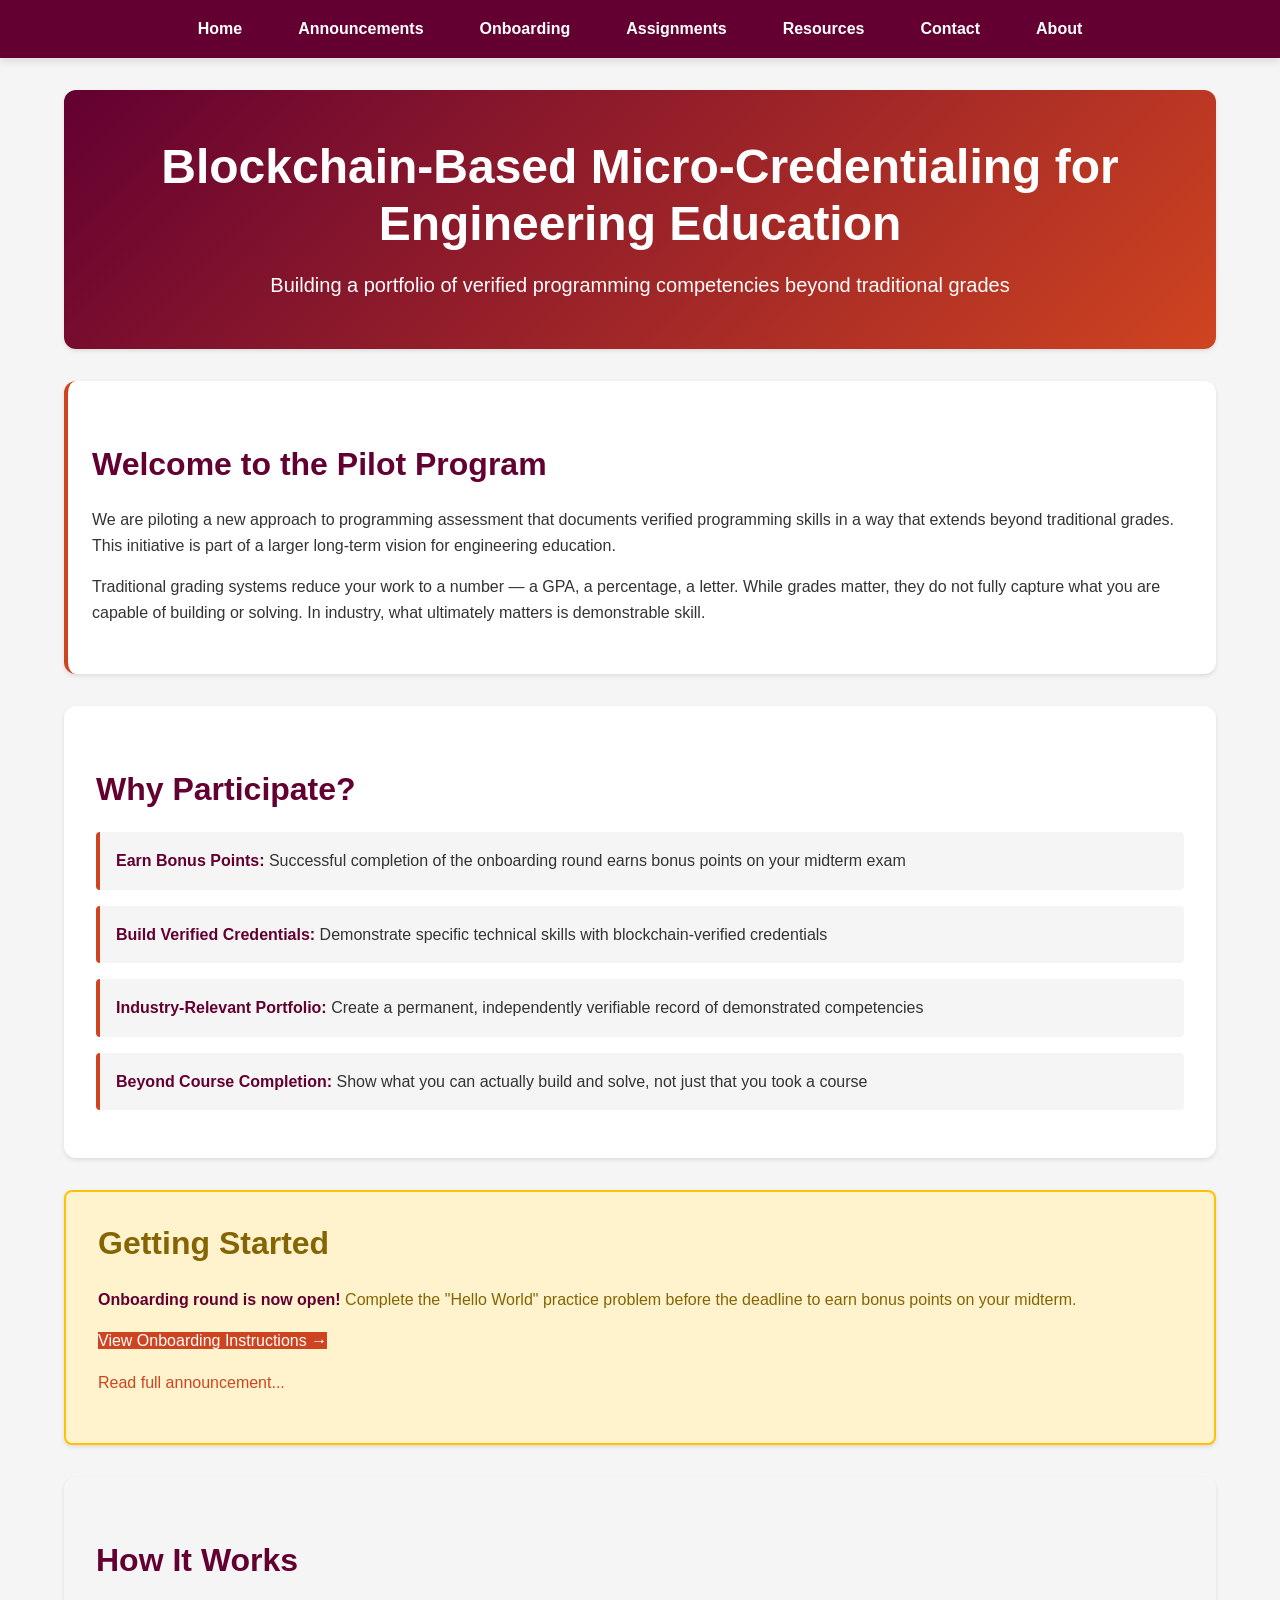
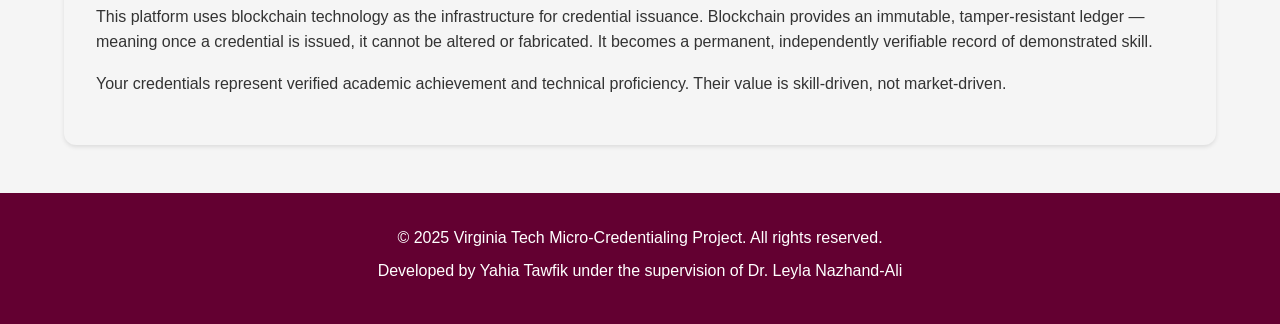
==== index.html @ 448030f4 "Add files via upload" ====
<!DOCTYPE html>
<html lang="en">
<head>
    <meta charset="UTF-8">
    <meta name="viewport" content="width=device-width, initial-scale=1.0">
    <title>Micro-Credentialing Project | Home</title>
    <link rel="stylesheet" href="css/styles.css">
</head>
<body>
    <header>
        <nav>
            <ul>
                <li><a href="index.html">Home</a></li>
                <li><a href="announcements.html">Announcements</a></li>
                <li><a href="onboarding.html">Onboarding</a></li>
                <li><a href="assignments.html">Assignments</a></li>
                <li><a href="resources.html">Resources</a></li>
                <li><a href="contact.html">Contact</a></li>
                <li><a href="about.html">About</a></li>
            </ul>
        </nav>
    </header>

    <main>
        <section class="hero">
            <h1>Blockchain-Based Micro-Credentialing for Engineering Education</h1>
            <p>Building a portfolio of verified programming competencies beyond traditional grades</p>
        </section>

        <section class="introduction">
            <h2>Welcome to the Pilot Program</h2>
            <p>We are piloting a new approach to programming assessment that documents verified programming skills in a way that extends beyond traditional grades. This initiative is part of a larger long-term vision for engineering education.</p>
            <p>Traditional grading systems reduce your work to a number — a GPA, a percentage, a letter. While grades matter, they do not fully capture what you are capable of building or solving. In industry, what ultimately matters is demonstrable skill.</p>
        </section>

        <section class="benefits">
            <h2>Why Participate?</h2>
            <ul>
                <li><strong>Earn Bonus Points:</strong> Successful completion of the onboarding round earns bonus points on your midterm exam</li>
                <li><strong>Build Verified Credentials:</strong> Demonstrate specific technical skills with blockchain-verified credentials</li>
                <li><strong>Industry-Relevant Portfolio:</strong> Create a permanent, independently verifiable record of demonstrated competencies</li>
                <li><strong>Beyond Course Completion:</strong> Show what you can actually build and solve, not just that you took a course</li>
            </ul>
        </section>

        <section class="latest-announcement">
            <h2>Getting Started</h2>
            <p><strong>Onboarding round is now open!</strong> Complete the "Hello World" practice problem before the deadline to earn bonus points on your midterm.</p>
            <p><a href="onboarding.html" class="cta-button">View Onboarding Instructions →</a></p>
            <p><a href="announcements.html">Read full announcement...</a></p>
        </section>

        <section class="technology">
            <h2>How It Works</h2>
            <p>This platform uses blockchain technology as the infrastructure for credential issuance. Blockchain provides an immutable, tamper-resistant ledger — meaning once a credential is issued, it cannot be altered or fabricated. It becomes a permanent, independently verifiable record of demonstrated skill.</p>
            <p>Your credentials represent verified academic achievement and technical proficiency. Their value is skill-driven, not market-driven.</p>
        </section>
    </main>

    <footer>
        <p>&copy; 2025 Virginia Tech Micro-Credentialing Project. All rights reserved.</p>
        <p>Developed by Yahia Tawfik under the supervision of Dr. Leyla Nazhand-Ali</p>
    </footer>
</body>
</html>
---- css/styles.css ----
/* ============================================
   MICRO-CREDENTIALING PROJECT STYLESHEET
   Virginia Tech Branding
   ============================================ */

/* ============================================
   CSS VARIABLES - Virginia Tech Colors
   ============================================ */
:root {
    /* VT Primary Colors */
    --vt-maroon: #630031;
    --vt-orange: #CF4420;
    --vt-burnt-orange: #E87722;
    
    /* Neutral Colors */
    --vt-white: #FFFFFF;
    --vt-light-gray: #F5F5F5;
    --vt-medium-gray: #CCCCCC;
    --vt-dark-gray: #333333;
    --vt-black: #000000;
    
    /* Accent Colors */
    --success-green: #28a745;
    --warning-yellow: #ffc107;
    --error-red: #dc3545;
    --info-blue: #007bff;
    
    /* Status Colors */
    --status-active: #28a745;
    --status-upcoming: #007bff;
    --status-planned: #6c757d;
    
    /* Difficulty Colors */
    --difficulty-easy: #28a745;
    --difficulty-medium: #ffc107;
    --difficulty-hard: #dc3545;
    
    /* Spacing */
    --spacing-xs: 0.5rem;
    --spacing-sm: 1rem;
    --spacing-md: 1.5rem;
    --spacing-lg: 2rem;
    --spacing-xl: 3rem;
    
    /* Typography */
    --font-primary: -apple-system, BlinkMacSystemFont, 'Segoe UI', Roboto, 'Helvetica Neue', Arial, sans-serif;
    --font-mono: 'Courier New', Courier, monospace;
    
    /* Border Radius */
    --radius-sm: 4px;
    --radius-md: 8px;
    --radius-lg: 12px;
    
    /* Shadows */
    --shadow-sm: 0 2px 4px rgba(0, 0, 0, 0.1);
    --shadow-md: 0 4px 8px rgba(0, 0, 0, 0.1);
    --shadow-lg: 0 8px 16px rgba(0, 0, 0, 0.15);
}

/* ============================================
   GLOBAL RESET & BASE STYLES
   ============================================ */
* {
    margin: 0;
    padding: 0;
    box-sizing: border-box;
}

html {
    font-size: 16px;
    scroll-behavior: smooth;
}

body {
    font-family: var(--font-primary);
    line-height: 1.6;
    color: var(--vt-dark-gray);
    background-color: var(--vt-light-gray);
}

/* ============================================
   TYPOGRAPHY
   ============================================ */
h1, h2, h3, h4, h5, h6 {
    color: var(--vt-maroon);
    margin-bottom: var(--spacing-sm);
    font-weight: 700;
    line-height: 1.2;
}

h1 {
    font-size: 2.5rem;
    margin-bottom: var(--spacing-md);
}

h2 {
    font-size: 2rem;
    margin-top: var(--spacing-lg);
    margin-bottom: var(--spacing-md);
}

h3 {
    font-size: 1.5rem;
    margin-top: var(--spacing-md);
}

h4 {
    font-size: 1.25rem;
}

p {
    margin-bottom: var(--spacing-sm);
}

a {
    color: var(--vt-orange);
    text-decoration: none;
    transition: color 0.3s ease;
}

a:hover {
    color: var(--vt-burnt-orange);
    text-decoration: underline;
}

strong {
    font-weight: 700;
    color: var(--vt-maroon);
}

em {
    font-style: italic;
    color: var(--vt-dark-gray);
}

code {
    font-family: var(--font-mono);
    background-color: var(--vt-medium-gray);
    padding: 2px 6px;
    border-radius: var(--radius-sm);
    font-size: 0.9em;
}

pre {
    background-color: var(--vt-dark-gray);
    color: var(--vt-white);
    padding: var(--spacing-sm);
    border-radius: var(--radius-md);
    overflow-x: auto;
    margin-bottom: var(--spacing-sm);
}

pre code {
    background-color: transparent;
    padding: 0;
    color: var(--vt-white);
}

/* ============================================
   HEADER & NAVIGATION
   ============================================ */
header {
    background-color: var(--vt-maroon);
    box-shadow: var(--shadow-md);
    position: sticky;
    top: 0;
    z-index: 1000;
}

nav {
    max-width: 1200px;
    margin: 0 auto;
    padding: 0 var(--spacing-md);
}

nav ul {
    list-style: none;
    display: flex;
    flex-wrap: wrap;
    justify-content: center;
    gap: var(--spacing-xs);
}

nav ul li {
    margin: 0;
}

nav ul li a {
    display: block;
    padding: var(--spacing-sm) var(--spacing-md);
    color: var(--vt-white);
    font-weight: 600;
    text-decoration: none;
    transition: background-color 0.3s ease, color 0.3s ease;
    border-radius: var(--radius-sm);
}

nav ul li a:hover {
    background-color: var(--vt-orange);
    color: var(--vt-white);
    text-decoration: none;
}

/* Active page indicator */
nav ul li a[href]:not([href*="http"]):not([href^="#"]) {
    position: relative;
}

/* ============================================
   MAIN CONTENT
   ============================================ */
main {
    max-width: 1200px;
    margin: var(--spacing-lg) auto;
    padding: 0 var(--spacing-md);
}

section {
    background-color: var(--vt-white);
    padding: var(--spacing-lg);
    margin-bottom: var(--spacing-lg);
    border-radius: var(--radius-lg);
    box-shadow: var(--shadow-sm);
}

/* ============================================
   HERO SECTION (Home Page)
   ============================================ */
.hero {
    background: linear-gradient(135deg, var(--vt-maroon) 0%, var(--vt-orange) 100%);
    color: var(--vt-white);
    text-align: center;
    padding: var(--spacing-xl) var(--spacing-lg);
    border-radius: var(--radius-lg);
}

.hero h1 {
    color: var(--vt-white);
    font-size: 3rem;
    margin-bottom: var(--spacing-sm);
}

.hero p {
    font-size: 1.25rem;
    margin-bottom: 0;
}

/* ============================================
   INTRODUCTION SECTION
   ============================================ */
.introduction,
.about-intro,
.resources-intro,
.contact-intro,
.assignments-intro {
    border-left: 4px solid var(--vt-orange);
    padding-left: var(--spacing-md);
}

/* ============================================
   BENEFITS / KEY POINTS
   ============================================ */
.benefits ul,
.assignment-requirements ul,
.assignment-grading ul {
    list-style: none;
    padding-left: 0;
}

.benefits ul li,
.assignment-requirements ul li,
.assignment-grading ul li {
    padding: var(--spacing-sm);
    margin-bottom: var(--spacing-sm);
    background-color: var(--vt-light-gray);
    border-left: 4px solid var(--vt-orange);
    border-radius: var(--radius-sm);
}

.benefits ul li strong {
    color: var(--vt-maroon);
}

/* ============================================
   LATEST ANNOUNCEMENT SECTION
   ============================================ */
.latest-announcement {
    background-color: #fff3cd;
    border: 2px solid var(--warning-yellow);
    border-radius: var(--radius-md);
}

.latest-announcement h2 {
    color: #856404;
    margin-top: 0;
}

.latest-announcement p {
    color: #856404;
}

/* ============================================
   TECHNOLOGY SECTION
   ============================================ */
.technology {
    background-color: var(--vt-light-gray);
}

/* ============================================
   ANNOUNCEMENTS PAGE
   ============================================ */
.announcements article.announcement {
    padding: var(--spacing-md);
    margin-bottom: var(--spacing-lg);
    border-bottom: 2px solid var(--vt-medium-gray);
}

.announcements article.announcement:last-child {
    border-bottom: none;
}

.announcements .date {
    color: var(--vt-orange);
    font-weight: 600;
    font-size: 0.95rem;
}

.announcements .author {
    color: var(--vt-maroon);
    font-weight: 600;
    font-style: italic;
    margin-bottom: var(--spacing-sm);
}

.announcements h3 {
    color: var(--vt-maroon);
    font-size: 1.3rem;
    margin-top: var(--spacing-md);
}

/* ============================================
   ONBOARDING PAGE - STEPS
   ============================================ */
.step {
    background-color: var(--vt-light-gray);
    padding: var(--spacing-md);
    margin-bottom: var(--spacing-md);
    border-radius: var(--radius-md);
    border-left: 4px solid var(--vt-orange);
}

.step h2 {
    color: var(--vt-maroon);
    margin-top: 0;
    font-size: 1.5rem;
}

.step ol, .step ul {
    margin-left: var(--spacing-md);
}

.step li {
    margin-bottom: var(--spacing-xs);
}

.step .warning {
    background-color: #fff3cd;
    border: 2px solid var(--warning-yellow);
    padding: var(--spacing-sm);
    border-radius: var(--radius-sm);
    color: #856404;
    margin-top: var(--spacing-sm);
}

/* ============================================
   FAQ SECTION
   ============================================ */
.faq, .faq-preview {
    margin-top: var(--spacing-lg);
}

.faq dt, .faq-preview summary {
    font-weight: 700;
    color: var(--vt-maroon);
    margin-top: var(--spacing-md);
    cursor: pointer;
    padding: var(--spacing-sm);
    background-color: var(--vt-light-gray);
    border-radius: var(--radius-sm);
}

.faq dd {
    margin-left: var(--spacing-md);
    margin-bottom: var(--spacing-md);
    padding-left: var(--spacing-md);
    border-left: 3px solid var(--vt-medium-gray);
}

.faq-preview details {
    margin-bottom: var(--spacing-sm);
}

.faq-preview summary {
    list-style: none;
}

.faq-preview summary::-webkit-details-marker {
    display: none;
}

.faq-preview summary::before {
    content: "▶ ";
    display: inline-block;
    margin-right: var(--spacing-xs);
    transition: transform 0.3s ease;
}

.faq-preview details[open] summary::before {
    transform: rotate(90deg);
}

.faq-preview p {
    margin-left: var(--spacing-lg);
    padding: var(--spacing-sm);
}

/* ============================================
   ASSIGNMENTS PAGE
   ============================================ */
.assignment {
    background-color: var(--vt-white);
    border: 2px solid var(--vt-medium-gray);
    border-radius: var(--radius-md);
    padding: var(--spacing-md);
    margin-bottom: var(--spacing-lg);
}

.assignment.active {
    border-color: var(--status-active);
    background-color: #f0fff4;
}

.assignment.upcoming {
    border-color: var(--status-upcoming);
    background-color: #f0f8ff;
}

.assignment.planned {
    border-color: var(--status-planned);
    background-color: var(--vt-light-gray);
}

.assignment-header {
    display: flex;
    justify-content: space-between;
    align-items: center;
    margin-bottom: var(--spacing-md);
    flex-wrap: wrap;
    gap: var(--spacing-sm);
}

.assignment-header h2 {
    margin: 0;
    color: var(--vt-maroon);
}

.status-badge {
    display: inline-block;
    padding: var(--spacing-xs) var(--spacing-sm);
    border-radius: var(--radius-sm);
    font-weight: 700;
    font-size: 0.875rem;
    color: var(--vt-white);
}

.status-badge.status-active {
    background-color: var(--status-active);
}

.status-badge.status-upcoming {
    background-color: var(--status-upcoming);
}

.status-badge.status-planned {
    background-color: var(--status-planned);
}

.assignment-meta p {
    margin-bottom: var(--spacing-xs);
    font-size: 0.95rem;
}

.difficulty-easy {
    color: var(--difficulty-easy);
    font-weight: 700;
}

.difficulty-medium {
    color: var(--difficulty-medium);
    font-weight: 700;
}

.difficulty-hard {
    color: var(--difficulty-hard);
    font-weight: 700;
}

.assignment-description,
.assignment-requirements,
.assignment-grading {
    margin-top: var(--spacing-md);
}

.assignment-description h3,
.assignment-requirements h3,
.assignment-grading h3 {
    color: var(--vt-maroon);
    font-size: 1.2rem;
    margin-bottom: var(--spacing-sm);
}

.assignment-actions {
    margin-top: var(--spacing-md);
    display: flex;
    gap: var(--spacing-sm);
    flex-wrap: wrap;
}

/* Assignment Guidelines */
.assignment-guidelines .guideline {
    background-color: var(--vt-light-gray);
    padding: var(--spacing-md);
    margin-bottom: var(--spacing-md);
    border-radius: var(--radius-md);
    border-left: 4px solid var(--vt-orange);
}

.assignment-guidelines .guideline h3 {
    margin-top: 0;
    color: var(--vt-maroon);
}

/* Important Notes */
.important-notes {
    background-color: #fff3cd;
    border: 2px solid var(--warning-yellow);
}

.important-notes h2 {
    color: #856404;
    margin-top: 0;
}

.important-notes ul li {
    color: #856404;
    margin-bottom: var(--spacing-xs);
}

/* ============================================
   RESOURCES PAGE
   ============================================ */
.resource-category {
    margin-bottom: var(--spacing-xl);
}

.resource-category h2 {
    color: var(--vt-maroon);
    border-bottom: 3px solid var(--vt-orange);
    padding-bottom: var(--spacing-xs);
    margin-bottom: var(--spacing-md);
}

.resource-item {
    background-color: var(--vt-light-gray);
    padding: var(--spacing-md);
    margin-bottom: var(--spacing-md);
    border-radius: var(--radius-md);
    border-left: 4px solid var(--vt-orange);
}

.resource-item h3 {
    color: var(--vt-maroon);
    margin-top: 0;
    font-size: 1.3rem;
}

.resource-item ol, .resource-item ul {
    margin-left: var(--spacing-md);
}

.resource-item li {
    margin-bottom: var(--spacing-xs);
}

/* ============================================
   CONTACT PAGE
   ============================================ */
.contact-section {
    margin-bottom: var(--spacing-xl);
}

.contact-card {
    background-color: var(--vt-light-gray);
    padding: var(--spacing-md);
    margin-bottom: var(--spacing-md);
    border-radius: var(--radius-md);
    border-left: 4px solid var(--vt-orange);
}

.contact-card h3 {
    color: var(--vt-maroon);
    margin-top: 0;
}

.contact-card .note {
    font-style: italic;
    color: #666;
    font-size: 0.9rem;
    margin-top: var(--spacing-sm);
}

.contact-card.urgent {
    background-color: #fff3cd;
    border-color: var(--warning-yellow);
}

.contact-card .warning {
    background-color: #fff3cd;
    border: 2px solid var(--warning-yellow);
    padding: var(--spacing-sm);
    border-radius: var(--radius-sm);
    color: #856404;
    margin-top: var(--spacing-sm);
}

/* Quick Links Grid */
.quick-links-grid {
    display: grid;
    grid-template-columns: repeat(auto-fit, minmax(250px, 1fr));
    gap: var(--spacing-md);
    margin-top: var(--spacing-md);
}

.quick-link-card {
    background-color: var(--vt-light-gray);
    padding: var(--spacing-md);
    border-radius: var(--radius-md);
    border-left: 4px solid var(--vt-orange);
    text-align: center;
}

.quick-link-card h3 {
    color: var(--vt-maroon);
    margin-bottom: var(--spacing-sm);
}

/* Office Hours Table */
.office-hours-table {
    width: 100%;
    border-collapse: collapse;
    margin-top: var(--spacing-md);
}

.office-hours-table thead {
    background-color: var(--vt-maroon);
    color: var(--vt-white);
}

.office-hours-table th,
.office-hours-table td {
    padding: var(--spacing-sm);
    text-align: left;
    border-bottom: 1px solid var(--vt-medium-gray);
}

.office-hours-table tbody tr:hover {
    background-color: var(--vt-light-gray);
}

/* Emergency Contact */
.emergency-contact {
    border: 3px solid var(--error-red);
}

.emergency-contact h2 {
    color: var(--error-red);
}

/* ============================================
   ABOUT PAGE
   ============================================ */
.vision-content,
.blockchain-explanation,
.research-content,
.tech-content,
.integrity-content,
.partners-content,
.publications-content {
    line-height: 1.8;
}

.team-grid {
    display: grid;
    grid-template-columns: repeat(auto-fit, minmax(300px, 1fr));
    gap: var(--spacing-lg);
    margin-top: var(--spacing-md);
}

.team-member {
    background-color: var(--vt-light-gray);
    padding: var(--spacing-md);
    border-radius: var(--radius-md);
    border-left: 4px solid var(--vt-orange);
}

.team-member h3 {
    color: var(--vt-maroon);
    margin-top: 0;
    font-size: 1.5rem;
}

.team-member .role {
    color: var(--vt-orange);
    font-weight: 700;
    font-size: 1.1rem;
    margin-bottom: var(--spacing-xs);
}

.team-member .affiliation {
    color: var(--vt-dark-gray);
    font-style: italic;
    margin-bottom: var(--spacing-sm);
}

.team-member .bio {
    line-height: 1.6;
    margin-bottom: var(--spacing-sm);
}

.partner {
    background-color: var(--vt-light-gray);
    padding: var(--spacing-md);
    margin-bottom: var(--spacing-md);
    border-radius: var(--radius-md);
    border-left: 4px solid var(--vt-orange);
}

.partner h3 {
    color: var(--vt-maroon);
    margin-top: 0;
}

/* Benefits Grid */
.benefits-grid {
    display: grid;
    grid-template-columns: repeat(auto-fit, minmax(250px, 1fr));
    gap: var(--spacing-md);
    margin-top: var(--spacing-md);
}

.benefit-card {
    background-color: var(--vt-light-gray);
    padding: var(--spacing-md);
    border-radius: var(--radius-md);
    border-left: 4px solid var(--vt-orange);
}

.benefit-card h3 {
    color: var(--vt-maroon);
    margin-top: 0;
}

/* CTA Section */
.cta-section {
    background: linear-gradient(135deg, var(--vt-maroon) 0%, var(--vt-orange) 100%);
    color: var(--vt-white);
    text-align: center;
}

.cta-section h2 {
    color: var(--vt-white);
}

.cta-section p {
    color: var(--vt-white);
}

.cta-buttons {
    display: flex;
    gap: var(--spacing-md);
    justify-content: center;
    margin: var(--spacing-md) 0;
    flex-wrap: wrap;
}

.cta-section .contact-info {
    margin-top: var(--spacing-md);
    font-size: 0.95rem;
}

.cta-section .contact-info a {
    color: var(--vt-white);
    text-decoration: underline;
    font-weight: 700;
}

/* ============================================
   BUTTONS
   ============================================ */
.button,
button,
input[type="submit"],
input[type="button"] {
    display: inline-block;
    padding: var(--spacing-sm) var(--spacing-md);
    border: none;
    border-radius: var(--radius-sm);
    font-weight: 700;
    text-align: center;
    text-decoration: none;
    cursor: pointer;
    transition: background-color 0.3s ease, transform 0.2s ease;
    font-family: var(--font-primary);
    font-size: 1rem;
}

.button-primary,
.cta-button {
    background-color: var(--vt-orange);
    color: var(--vt-white);
}

.button-primary:hover,
.cta-button:hover {
    background-color: var(--vt-burnt-orange);
    text-decoration: none;
    transform: translateY(-2px);
}

.button-secondary {
    background-color: var(--vt-maroon);
    color: var(--vt-white);
}

.button-secondary:hover {
    background-color: #7a0041;
    text-decoration: none;
    transform: translateY(-2px);
}

.button-disabled {
    background-color: var(--vt-medium-gray);
    color: var(--vt-dark-gray);
    cursor: not-allowed;
}

.button-disabled:hover {
    background-color: var(--vt-medium-gray);
    transform: none;
}

/* ============================================
   FOOTER
   ============================================ */
footer {
    background-color: var(--vt-maroon);
    color: var(--vt-white);
    text-align: center;
    padding: var(--spacing-lg);
    margin-top: var(--spacing-xl);
}

footer p {
    margin-bottom: var(--spacing-xs);
}

footer a {
    color: var(--vt-white);
    text-decoration: underline;
}

footer a:hover {
    color: var(--vt-burnt-orange);
}

/* ============================================
   RESPONSIVE DESIGN
   ============================================ */
@media (max-width: 768px) {
    /* Typography adjustments */
    h1 {
        font-size: 2rem;
    }

    h2 {
        font-size: 1.5rem;
    }

    h3 {
        font-size: 1.25rem;
    }

    .hero h1 {
        font-size: 2rem;
    }

    .hero p {
        font-size: 1.1rem;
    }

    /* Navigation */
    nav ul {
        flex-direction: column;
        align-items: stretch;
    }

    nav ul li {
        width: 100%;
    }

    nav ul li a {
        text-align: center;
    }

    /* Main content */
    main {
        padding: 0 var(--spacing-sm);
    }

    section {
        padding: var(--spacing-md);
    }

    /* Grids */
    .team-grid,
    .benefits-grid,
    .quick-links-grid {
        grid-template-columns: 1fr;
    }

    /* Assignment header */
    .assignment-header {
        flex-direction: column;
        align-items: flex-start;
    }

    /* Buttons */
    .cta-buttons,
    .assignment-actions {
        flex-direction: column;
    }

    .button {
        width: 100%;
    }

    /* Office hours table */
    .office-hours-table {
        font-size: 0.9rem;
    }

    .office-hours-table th,
    .office-hours-table td {
        padding: var(--spacing-xs);
    }
}

@media (max-width: 480px) {
    html {
        font-size: 14px;
    }

    .hero {
        padding: var(--spacing-md);
    }

    .step, .resource-item, .contact-card {
        padding: var(--spacing-sm);
    }
}

/* ============================================
   ACCESSIBILITY
   ============================================ */
/* Focus styles for keyboard navigation */
a:focus,
button:focus,
summary:focus,
input:focus {
    outline: 3px solid var(--vt-orange);
    outline-offset: 2px;
}

/* Skip to main content link */
.skip-link {
    position: absolute;
    top: -40px;
    left: 0;
    background: var(--vt-maroon);
    color: var(--vt-white);
    padding: var(--spacing-sm);
    text-decoration: none;
    z-index: 100;
}

.skip-link:focus {
    top: 0;
}

/* High contrast mode support */
@media (prefers-contrast: high) {
    :root {
        --vt-maroon: #630031;
        --vt-orange: #CF4420;
        --vt-medium-gray: #999999;
    }
}

/* Reduced motion support */
@media (prefers-reduced-motion: reduce) {
    * {
        animation-duration: 0.01ms !important;
        animation-iteration-count: 1 !important;
        transition-duration: 0.01ms !important;
    }

    html {
        scroll-behavior: auto;
    }
}

/* ============================================
   PRINT STYLES
   ============================================ */
@media print {
    header, footer, nav {
        display: none;
    }

    main {
        max-width: 100%;
        margin: 0;
    }

    section {
        page-break-inside: avoid;
        box-shadow: none;
    }

    a {
        text-decoration: underline;
    }

    a[href^="http"]:after {
        content: " (" attr(href) ")";
    }
}

/* ============================================
   END OF STYLESHEET
   ============================================ */
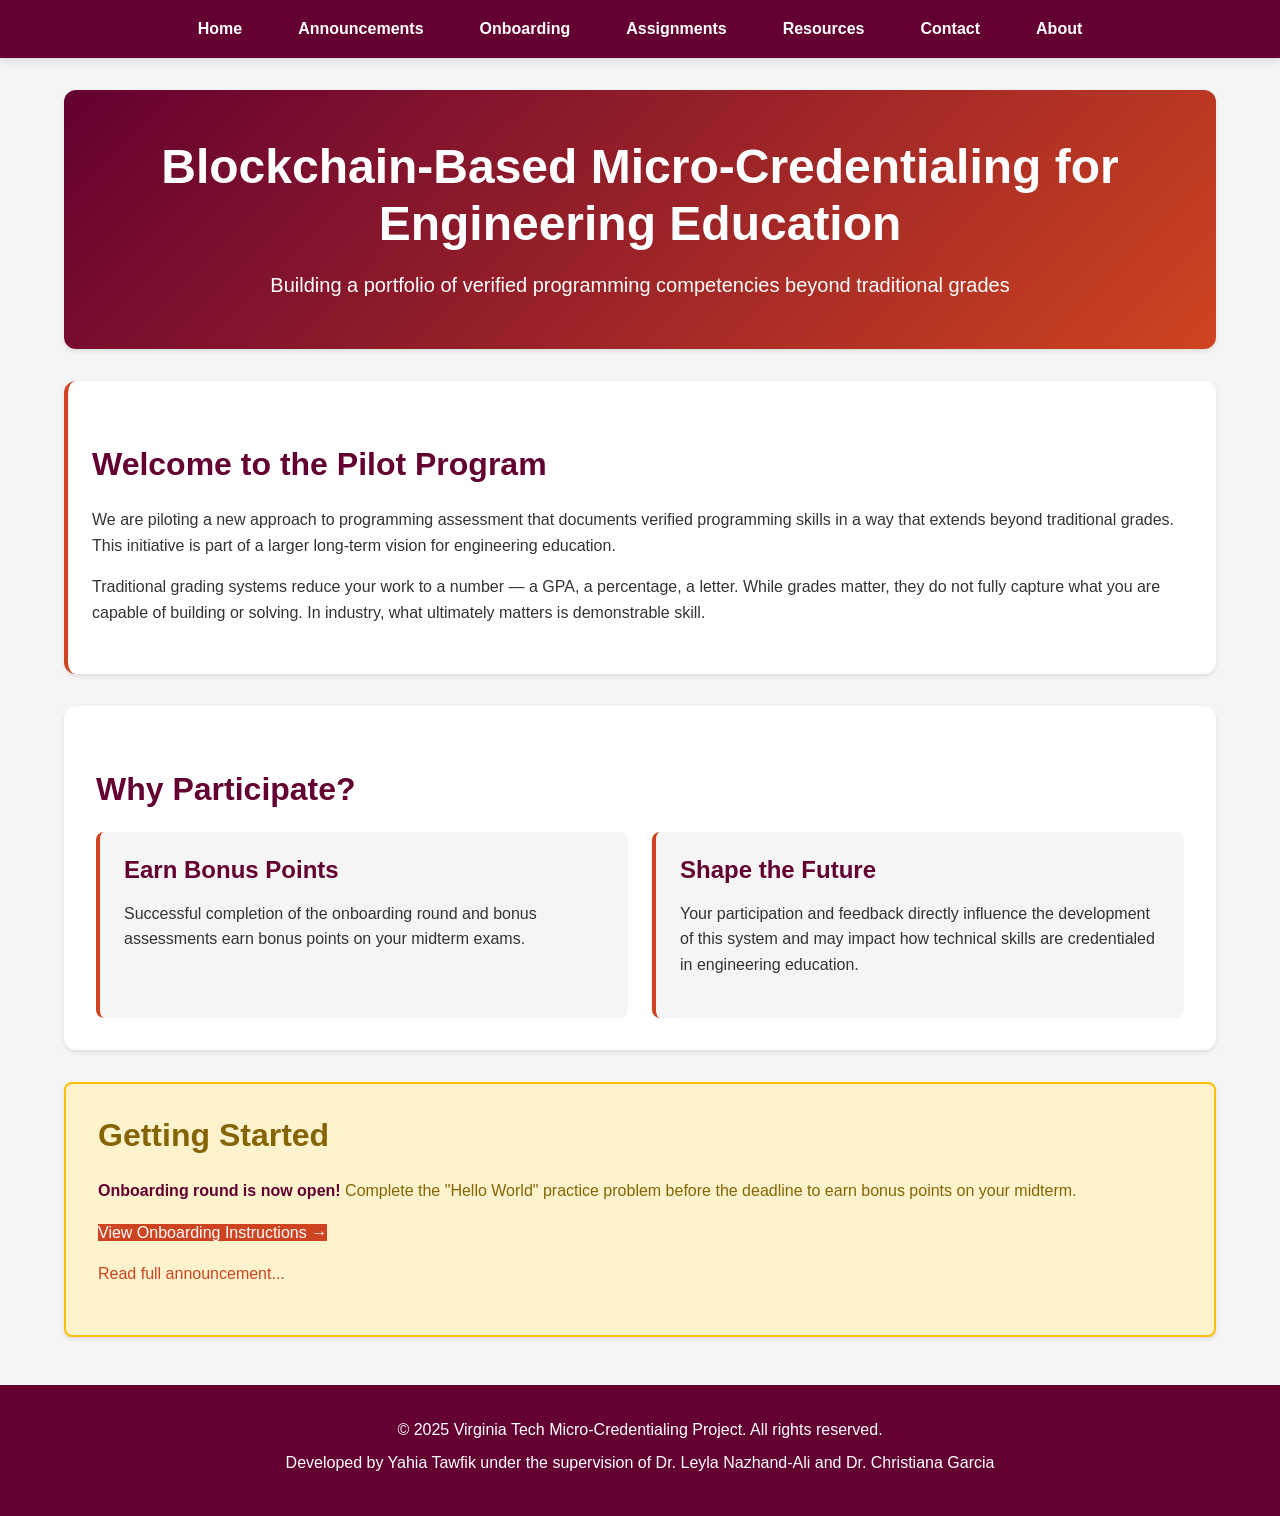
==== commit 05313176: "More fixes to content for initial deployment" ====
--- a/index.html
+++ b/index.html
@@ -33,14 +33,21 @@
             <p>Traditional grading systems reduce your work to a number — a GPA, a percentage, a letter. While grades matter, they do not fully capture what you are capable of building or solving. In industry, what ultimately matters is demonstrable skill.</p>
         </section>
 
-        <section class="benefits">
+        <!-- Participation Benefits -->
+        <section class="about-section">
             <h2>Why Participate?</h2>
-            <ul>
-                <li><strong>Earn Bonus Points:</strong> Successful completion of the onboarding round earns bonus points on your midterm exam</li>
-                <li><strong>Build Verified Credentials:</strong> Demonstrate specific technical skills with blockchain-verified credentials</li>
-                <li><strong>Industry-Relevant Portfolio:</strong> Create a permanent, independently verifiable record of demonstrated competencies</li>
-                <li><strong>Beyond Course Completion:</strong> Show what you can actually build and solve, not just that you took a course</li>
-            </ul>
+            
+            <div class="benefits-grid">
+                <div class="benefit-card">
+                    <h3>Earn Bonus Points</h3>
+                    <p>Successful completion of the onboarding round and bonus assessments earn bonus points on your midterm exams.</p>
+                </div>
+
+                <div class="benefit-card">
+                    <h3>Shape the Future</h3>
+                    <p>Your participation and feedback directly influence the development of this system and may impact how technical skills are credentialed in engineering education.</p>
+                </div>
+            </div>
         </section>
 
         <section class="latest-announcement">
@@ -49,17 +56,11 @@
             <p><a href="onboarding.html" class="cta-button">View Onboarding Instructions →</a></p>
             <p><a href="announcements.html">Read full announcement...</a></p>
         </section>
-
-        <section class="technology">
-            <h2>How It Works</h2>
-            <p>This platform uses blockchain technology as the infrastructure for credential issuance. Blockchain provides an immutable, tamper-resistant ledger — meaning once a credential is issued, it cannot be altered or fabricated. It becomes a permanent, independently verifiable record of demonstrated skill.</p>
-            <p>Your credentials represent verified academic achievement and technical proficiency. Their value is skill-driven, not market-driven.</p>
-        </section>
     </main>
 
     <footer>
         <p>&copy; 2025 Virginia Tech Micro-Credentialing Project. All rights reserved.</p>
-        <p>Developed by Yahia Tawfik under the supervision of Dr. Leyla Nazhand-Ali</p>
+        <p>Developed by Yahia Tawfik under the supervision of Dr. Leyla Nazhand-Ali and Dr. Christiana Garcia</p>
     </footer>
 </body>
 </html>
--- a/css/styles.css
+++ b/css/styles.css
@@ -1056,6 +1056,129 @@
     }
 }
 
+
+/* ============================================
+   COLLAPSIBLE ANNOUNCEMENTS
+   ============================================ */
+.announcements-intro {
+    font-style: italic;
+    color: #666;
+    margin-bottom: var(--spacing-lg);
+}
+
+.announcement-item {
+    background-color: var(--vt-white);
+    border: 2px solid var(--vt-medium-gray);
+    border-radius: var(--radius-md);
+    margin-bottom: var(--spacing-md);
+    overflow: hidden;
+    transition: border-color 0.3s ease;
+}
+
+.announcement-item:hover {
+    border-color: var(--vt-orange);
+}
+
+.announcement-item[open] {
+    border-color: var(--vt-maroon);
+}
+
+.announcement-header {
+    list-style: none;
+    cursor: pointer;
+    padding: var(--spacing-md);
+    background-color: var(--vt-light-gray);
+    transition: background-color 0.3s ease;
+    display: flex;
+    justify-content: space-between;
+    align-items: flex-start;
+    gap: var(--spacing-md);
+}
+
+.announcement-header::-webkit-details-marker {
+    display: none;
+}
+
+.announcement-header::before {
+    content: "▶";
+    display: inline-block;
+    margin-right: var(--spacing-sm);
+    transition: transform 0.3s ease;
+    color: var(--vt-orange);
+    font-weight: bold;
+    flex-shrink: 0;
+}
+
+.announcement-item[open] .announcement-header::before {
+    transform: rotate(90deg);
+}
+
+.announcement-header:hover {
+    background-color: #e8e8e8;
+}
+
+.announcement-header h2 {
+    margin: 0;
+    color: var(--vt-maroon);
+    font-size: 1.3rem;
+    flex-grow: 1;
+}
+
+.announcement-meta {
+    display: flex;
+    flex-direction: column;
+    align-items: flex-end;
+    gap: var(--spacing-xs);
+    flex-shrink: 0;
+}
+
+.announcement-meta .date {
+    color: var(--vt-orange);
+    font-weight: 600;
+    font-size: 0.9rem;
+    white-space: nowrap;
+}
+
+.announcement-meta .author {
+    color: var(--vt-maroon);
+    font-weight: 600;
+    font-style: italic;
+    font-size: 0.85rem;
+    white-space: nowrap;
+}
+
+.announcement-content {
+    padding: var(--spacing-md);
+    line-height: 1.8;
+}
+
+.announcement-content h3 {
+    color: var(--vt-maroon);
+    font-size: 1.2rem;
+    margin-top: var(--spacing-md);
+    margin-bottom: var(--spacing-sm);
+}
+
+.announcement-content p {
+    margin-bottom: var(--spacing-sm);
+}
+
+/* Mobile responsiveness for announcements */
+@media (max-width: 768px) {
+    .announcement-header {
+        flex-direction: column;
+        align-items: flex-start;
+    }
+
+    .announcement-meta {
+        align-items: flex-start;
+    }
+
+    .announcement-meta .date,
+    .announcement-meta .author {
+        white-space: normal;
+    }
+}
 /* ============================================
    END OF STYLESHEET
    ============================================ */
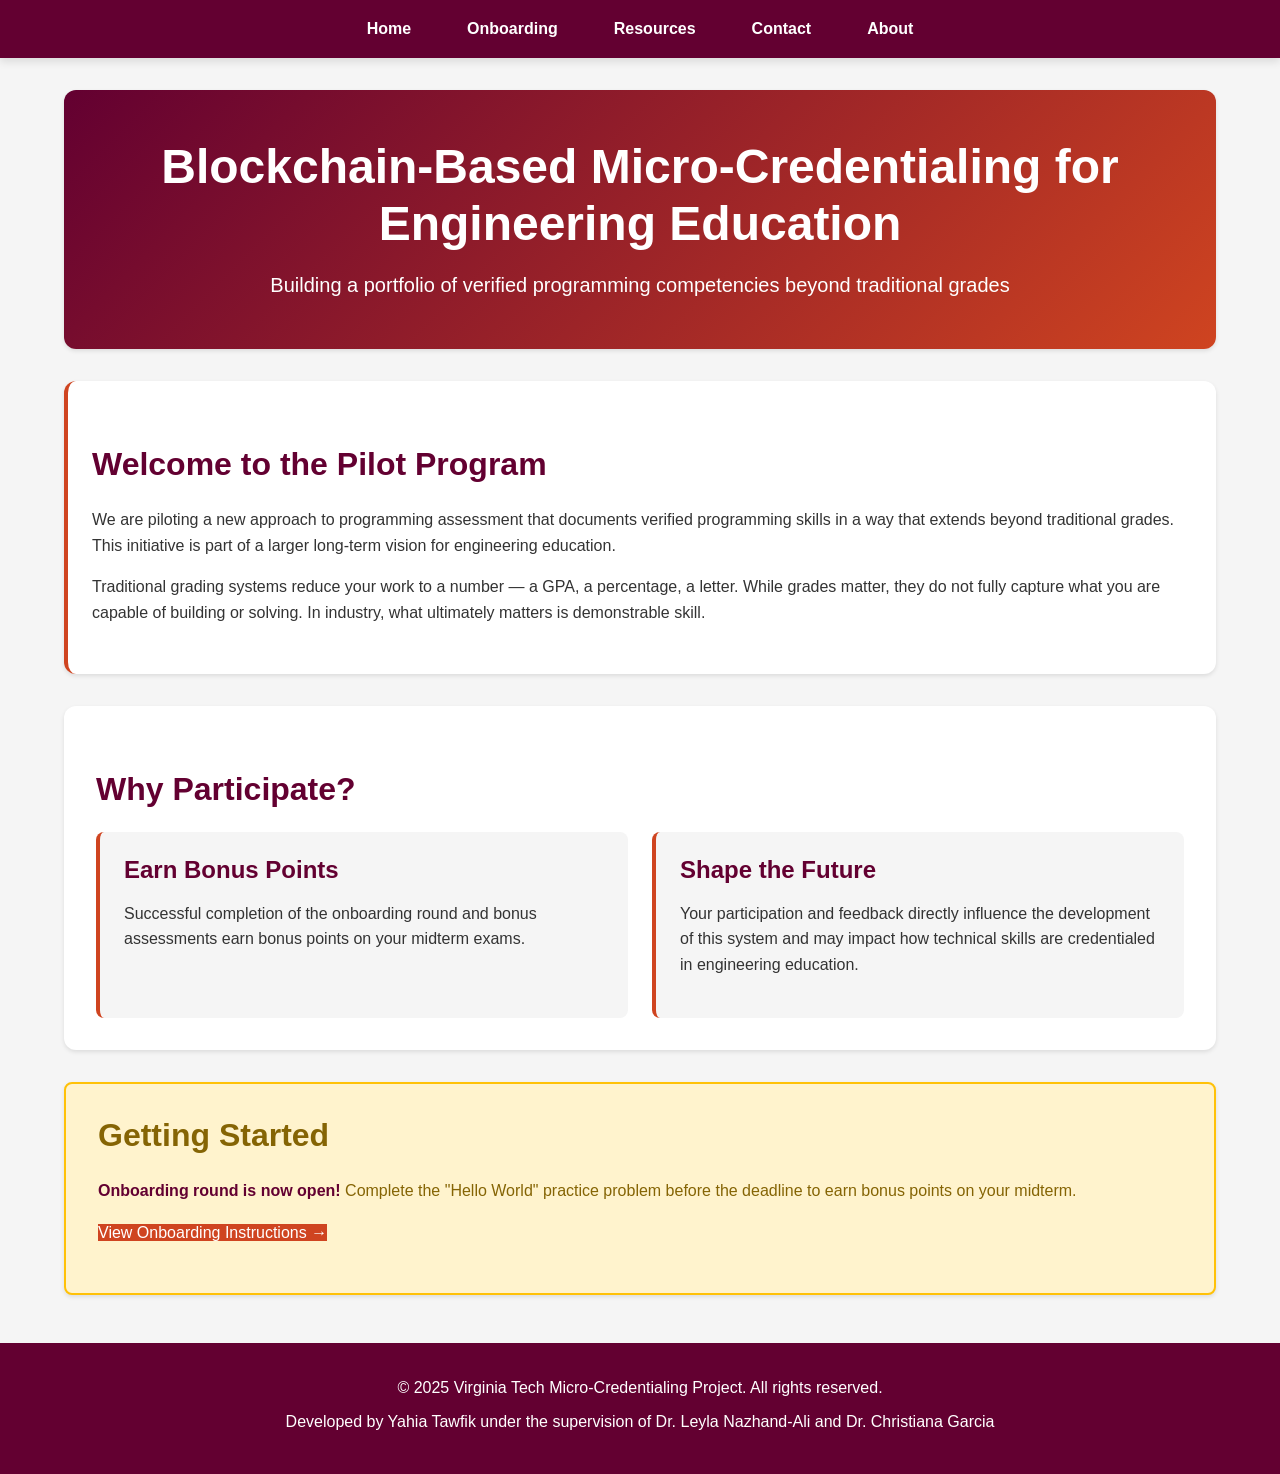
==== commit e75ed896: "Fixed for on-boarding" ====
--- a/index.html
+++ b/index.html
@@ -11,9 +11,7 @@
         <nav>
             <ul>
                 <li><a href="index.html">Home</a></li>
-                <li><a href="announcements.html">Announcements</a></li>
                 <li><a href="onboarding.html">Onboarding</a></li>
-                <li><a href="assignments.html">Assignments</a></li>
                 <li><a href="resources.html">Resources</a></li>
                 <li><a href="contact.html">Contact</a></li>
                 <li><a href="about.html">About</a></li>
@@ -54,7 +52,6 @@
             <h2>Getting Started</h2>
             <p><strong>Onboarding round is now open!</strong> Complete the "Hello World" practice problem before the deadline to earn bonus points on your midterm.</p>
             <p><a href="onboarding.html" class="cta-button">View Onboarding Instructions →</a></p>
-            <p><a href="announcements.html">Read full announcement...</a></p>
         </section>
     </main>
 
